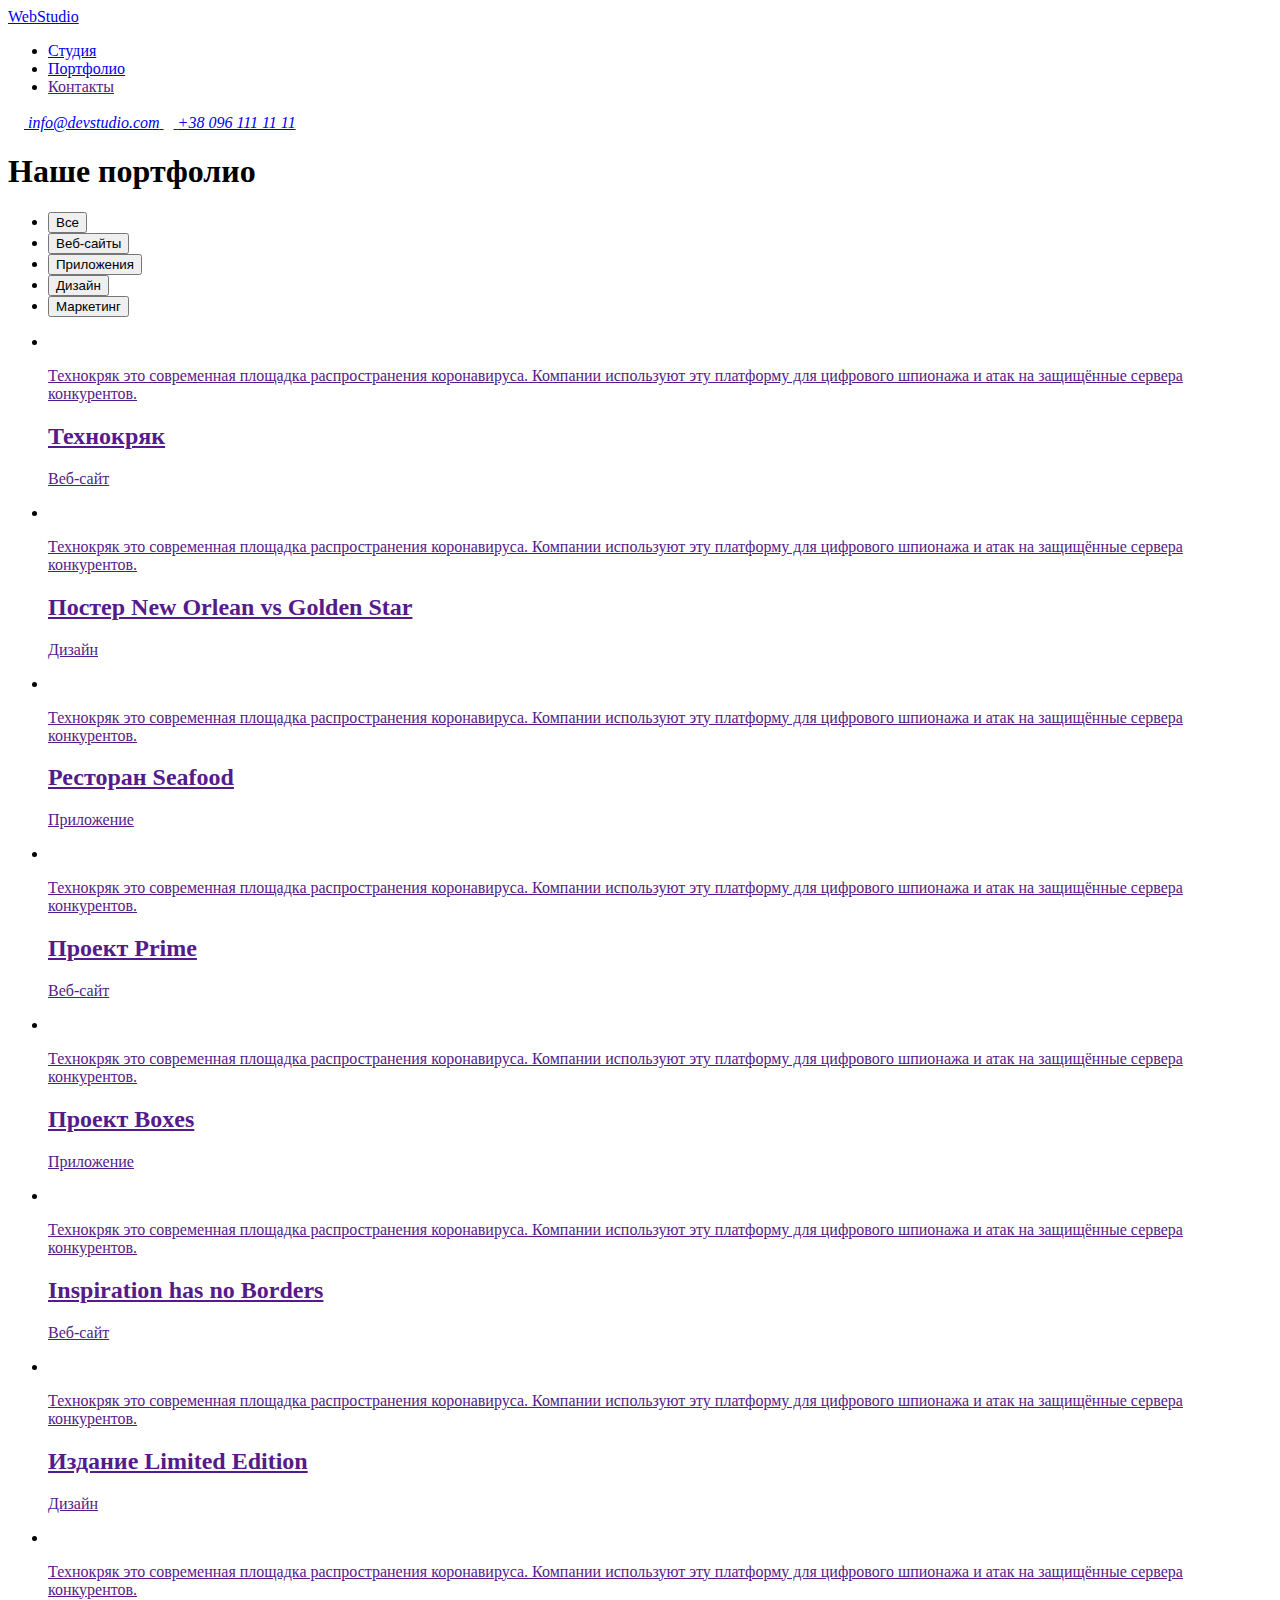
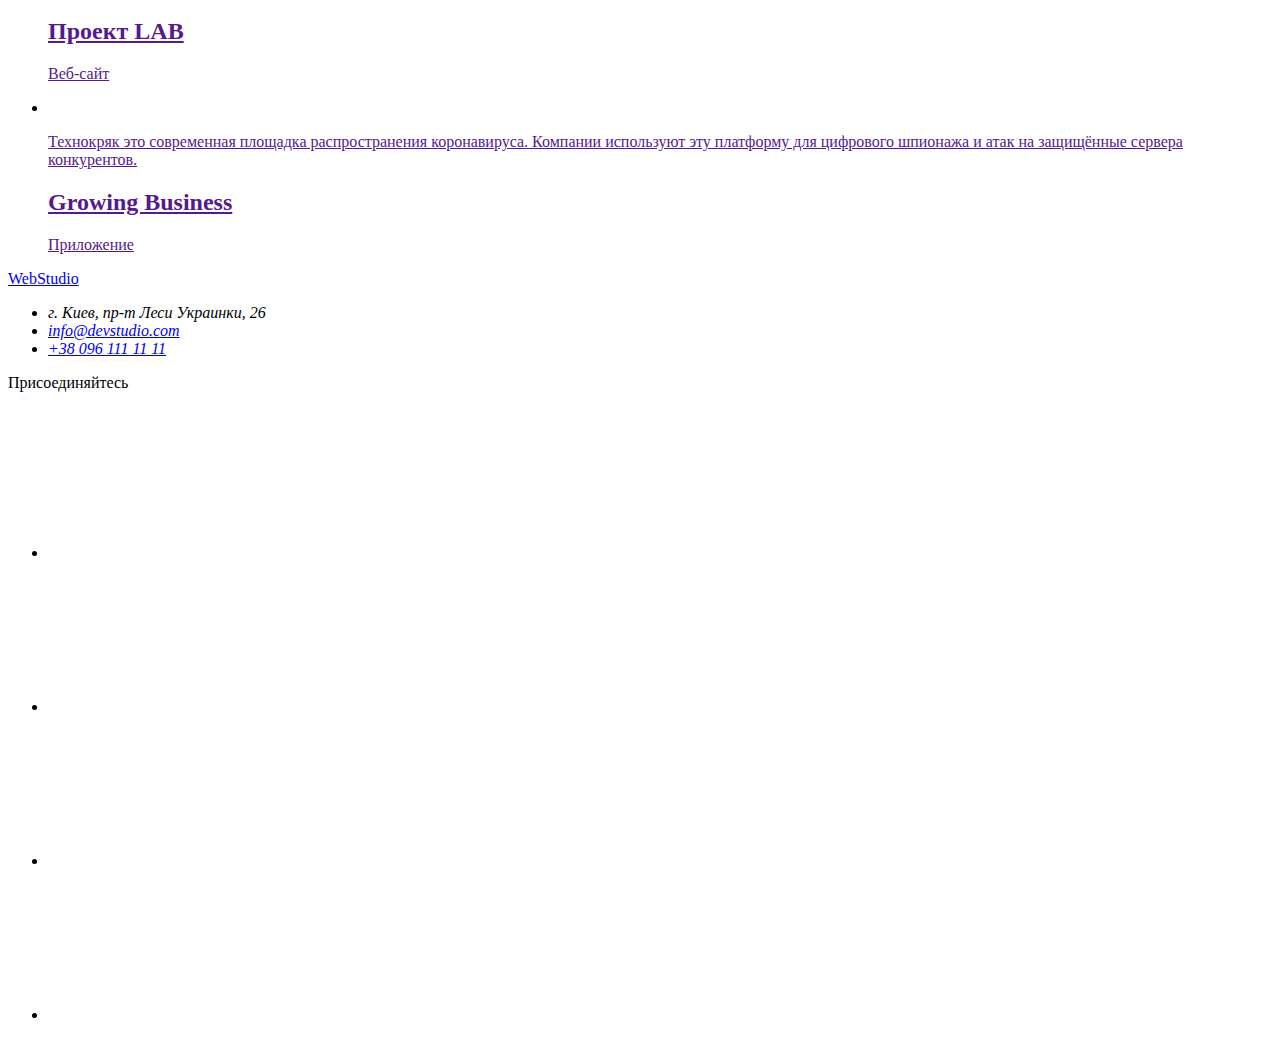
==== portfolio.html @ fb8bb109 "Add files via upload" ====
<!DOCTYPE html>
<html lang="ru">

<head>
    <link rel="stylesheet" href="https://cdnjs.cloudflare.com/ajax/libs/modern-normalize/1.0.0/modern-normalize.min.css"
        integrity="sha512-ISS7cAi1PEhQ8jnbJpJZMd29NlhNj4AWYyLOSp2CE/CsHxTCu+r+t0D2yoJudVrd0/8fTVPUVDzY5Tvli75u/g=="
        crossorigin="anonymous" />
    <link rel="preconnect" href="https://fonts.gstatic.com">
    <link
        href="https://fonts.googleapis.com/css2?family=Raleway:wght@700&family=Roboto:wght@400;500;700;900&display=swap"
        rel="stylesheet">
    <meta charset="UTF-8">
    <meta name="viewport" content="width=device-width, initial-scale=1.0">
    <title>Портфолио</title>
    <link rel="stylesheet" href="./css/styles.css">
</head>

<body>
    <header class="header">
        <div class="container main-nav">
            <nav class="menu-global">
                <a href="/" class="logo"><span class="logo-begin">Web</span><span class="logo-end">Studio</span></a>
                <ul class="menu-main">
                    <li class="item"><a href="index.html" class="menu-link">Студия</a></li>
                    <li class="item"><a href="portfolio.html" class="menu-link current">Портфолио</a></li>
                    <li class="item"><a href="" class="menu-link">Контакты</a></li>
                </ul>
            </nav>
            <address class="menu-contact">
                    <a href="mailto:info@devstudio.com" class="contact-header item">
                        <svg class="header-svg" width="16px" height="12px">
                            <use href="./images/sprite.svg#icon-envelope"></use>
                        </svg>
                        <span>info@devstudio.com</span>
                    </a>
                    <a href="tel:+380961111111" class="contact-header item">
                        <svg class="header-svg" width="10px" height="16px">
                            <use href="./images/sprite.svg#icon-tel"></use>
                        </svg>
                        <span>+38 096 111 11 11</span>
                    </a>
            </address>
        </div>
    </header>
    <main>
        <section class="works">
            <div class="container">
                <h1 class="visually-hidden"> Наше портфолио</h1>
                <ul class="button-block">
                    <li class="item"><button type="button" class="type">Все</button></li>
                    <li class="item"><button type="button" class="type">Веб-сайты</button></li>
                    <li class="item"><button type="button" class="type">Приложения</button></li>
                    <li class="item"><button type="button" class="type">Дизайн</button></li>
                    <li class="item"><button type="button" class="type">Маркетинг</button></li>
                </ul>
                <ul class="works-examples">
                    <li class="item">
                        <a href="">
                            <div class="over-describe">
                                <img src="./images/portfolio1.jpg" alt="" width="368">
                                <p class="overlay">Технокряк это современная площадка распространения коронавируса. Компании используют эту платформу для цифрового
                                шпионажа и атак на защищённые сервера конкурентов.</p>
                            </div>
                            <div class="works-describe">
                                <h2 class="works-title">Технокряк</h2>
                                <p class="works-type">Веб-сайт</p>
                            </div>
                        </a>
                    </li>
                    <li class="item">
                        <a href="">
                            <div class="over-describe">
                                <img src="./images/portfolio2.jpg" alt="" width="368">
                                <p class="overlay">Технокряк это современная площадка распространения коронавируса. Компании используют эту
                                    платформу для цифрового
                                    шпионажа и атак на защищённые сервера конкурентов.</p>
                            </div>
                            <div class="works-describe">
                                <h2 class="works-title">Постер New Orlean vs Golden Star</h2>
                                <p class="works-type"> Дизайн</p>
                            </div>
                        </a>
                    </li>
                    <li class="item">
                        <a href="">
                            <div class="over-describe">
                                <img src="./images/portfolio3.jpg" alt="" width="368">
                                <p class="overlay">Технокряк это современная площадка распространения коронавируса. Компании используют эту
                                    платформу для цифрового
                                    шпионажа и атак на защищённые сервера конкурентов.</p>
                            </div>
                            <div class="works-describe">
                                <h2 class="works-title">Ресторан Seafood</h2>
                                <p class="works-type">Приложение</p>
                            </div>
                        </a>
                    </li>
                    <li class="item">
                        <a href="">
                            <div class="over-describe">
                                <img src="./images/portfolio4.jpg" alt="" width="368">
                                <p class="overlay">Технокряк это современная площадка распространения коронавируса. Компании используют эту платформу для цифрового
                                шпионажа и атак на защищённые сервера конкурентов.</p>
                            </div>
                            <div class="works-describe">
                                <h2 class="works-title">Проект Prime</h2>
                                <p class="works-type">Веб-сайт</p>
                            </div>
                        </a>
                    </li>
                    <li class="item">
                        <a href="">
                            <div class="over-describe">
                                <img src="./images/portfolio5.jpg" alt="" width="368">
                                <p class="overlay">Технокряк это современная площадка распространения коронавируса. Компании используют эту
                                    платформу для цифрового
                                    шпионажа и атак на защищённые сервера конкурентов.</p>
                            </div>
                            <div class="works-describe">
                                <h2 class="works-title">Проект Boxes</h2>
                                <p class="works-type">Приложение</p>
                            </div>
                        </a>
                    </li>
                    <li class="item">
                        <a href="">
                            <div class="over-describe">
                                <img src="./images/portfolio6.jpg" alt="" width="368">
                                <p class="overlay">Технокряк это современная площадка распространения коронавируса. Компании используют эту
                                    платформу для цифрового
                                    шпионажа и атак на защищённые сервера конкурентов.</p>
                            </div>
                            <div class="works-describe">
                                <h2 class="works-title">Inspiration has no Borders</h2>
                                <p class="works-type">Веб-сайт</p>
                            </div>
                        </a>
                    </li>
                    <li class="item">
                        <a href="">
                            <div class="over-describe">
                                <img src="./images/portfolio7.jpg" alt="" width="368">
                                <p class="overlay">Технокряк это современная площадка распространения коронавируса. Компании используют эту
                                    платформу для цифрового
                                    шпионажа и атак на защищённые сервера конкурентов.</p>
                            </div>
                            <div class="works-describe">
                                <h2 class="works-title">Издание Limited Edition</h2>
                                <p class="works-type">Дизайн</p>
                            </div>
                        </a>
                    </li>
                    <li class="item">
                        <a href="">
                            <div class="over-describe">
                                <img src="./images/portfolio8.jpg" alt="" width="368">
                                <p class="overlay">Технокряк это современная площадка распространения коронавируса. Компании используют эту
                                    платформу для цифрового
                                    шпионажа и атак на защищённые сервера конкурентов.</p>
                            </div>
                            <div class="works-describe">
                                <h2 class="works-title">Проект LAB</h2>
                                <p class="works-type">Веб-сайт</p>
                            </div>
                        </a>
                    </li>
                    <li class="item">
                        <a href="">
                            <div class="over-describe">
                                <img src="./images/portfolio9.jpg" alt="" width="368">
                                <p class="overlay">Технокряк это современная площадка распространения коронавируса. Компании используют эту
                                    платформу для цифрового
                                    шпионажа и атак на защищённые сервера конкурентов.</p>
                            </div>
                            <div class="works-describe">
                                <h2 class="works-title">Growing Business</h2>
                                <p class="works-type">Приложение</p>
                            </div>
                        </a>
                    </li>
                </ul>
            </div>
        </section>
    </main>
    <footer class="footer">
        <div class="container">
            <div class="footer-main">
                <div>
                    <a href="/" class="footer-logo"><span class="logo-begin">Web</span><span
                            class="logo-whiteend">Studio</span></a>
                    <address>
                        <ul class="footer-list">
                            <li class="adress">г. Киев, пр-т Леси Украинки, 26</li>
                            <li><a href="mailto:info@devstudio.com" class="footer-contacts">info@devstudio.com</a></li>
                            <li><a href="tel:+380961111111" class="footer-contacts">+38 096 111 11 11</a></li>
                        </ul>
                    </address>
    
                </div>
                <div class="footer-social">
                    <p>Присоединяйтесь</p>
                    <ul class="footer-icons">
                        <li>
                            <a href="https://instagram.com" class="footer-social-link">
                                <svg class="footer-svg">
                                    <use href="./images/sprite.svg#icon-instagram">
                                    </use>
                                </svg>
                            </a>
                        </li>
                        <li>
                            <a href="https://twitter.com" class="footer-social-link">
                                <svg class="footer-svg">
                                    <use href="./images/sprite.svg#icon-twitter">
                                    </use>
                                </svg>
                            </a>
                        </li>
                        <li>
                            <a href="https://facebook.com" class="footer-social-link">
                                <svg class="footer-svg">
                                    <use href="./images/sprite.svg#icon-facebook"></use>
                                </svg>
                            </a>
                        </li>
                        <li>
                            <a href="https://linkedin.com" class="footer-social-link">
                                <svg class="footer-svg">
                                    <use href="./images/sprite.svg#icon-linkedin"></use>
                                </svg>
                            </a>
                        </li>
                    </ul>
                </div>
            </div>
        </div>
    </footer>
</body>

</html>
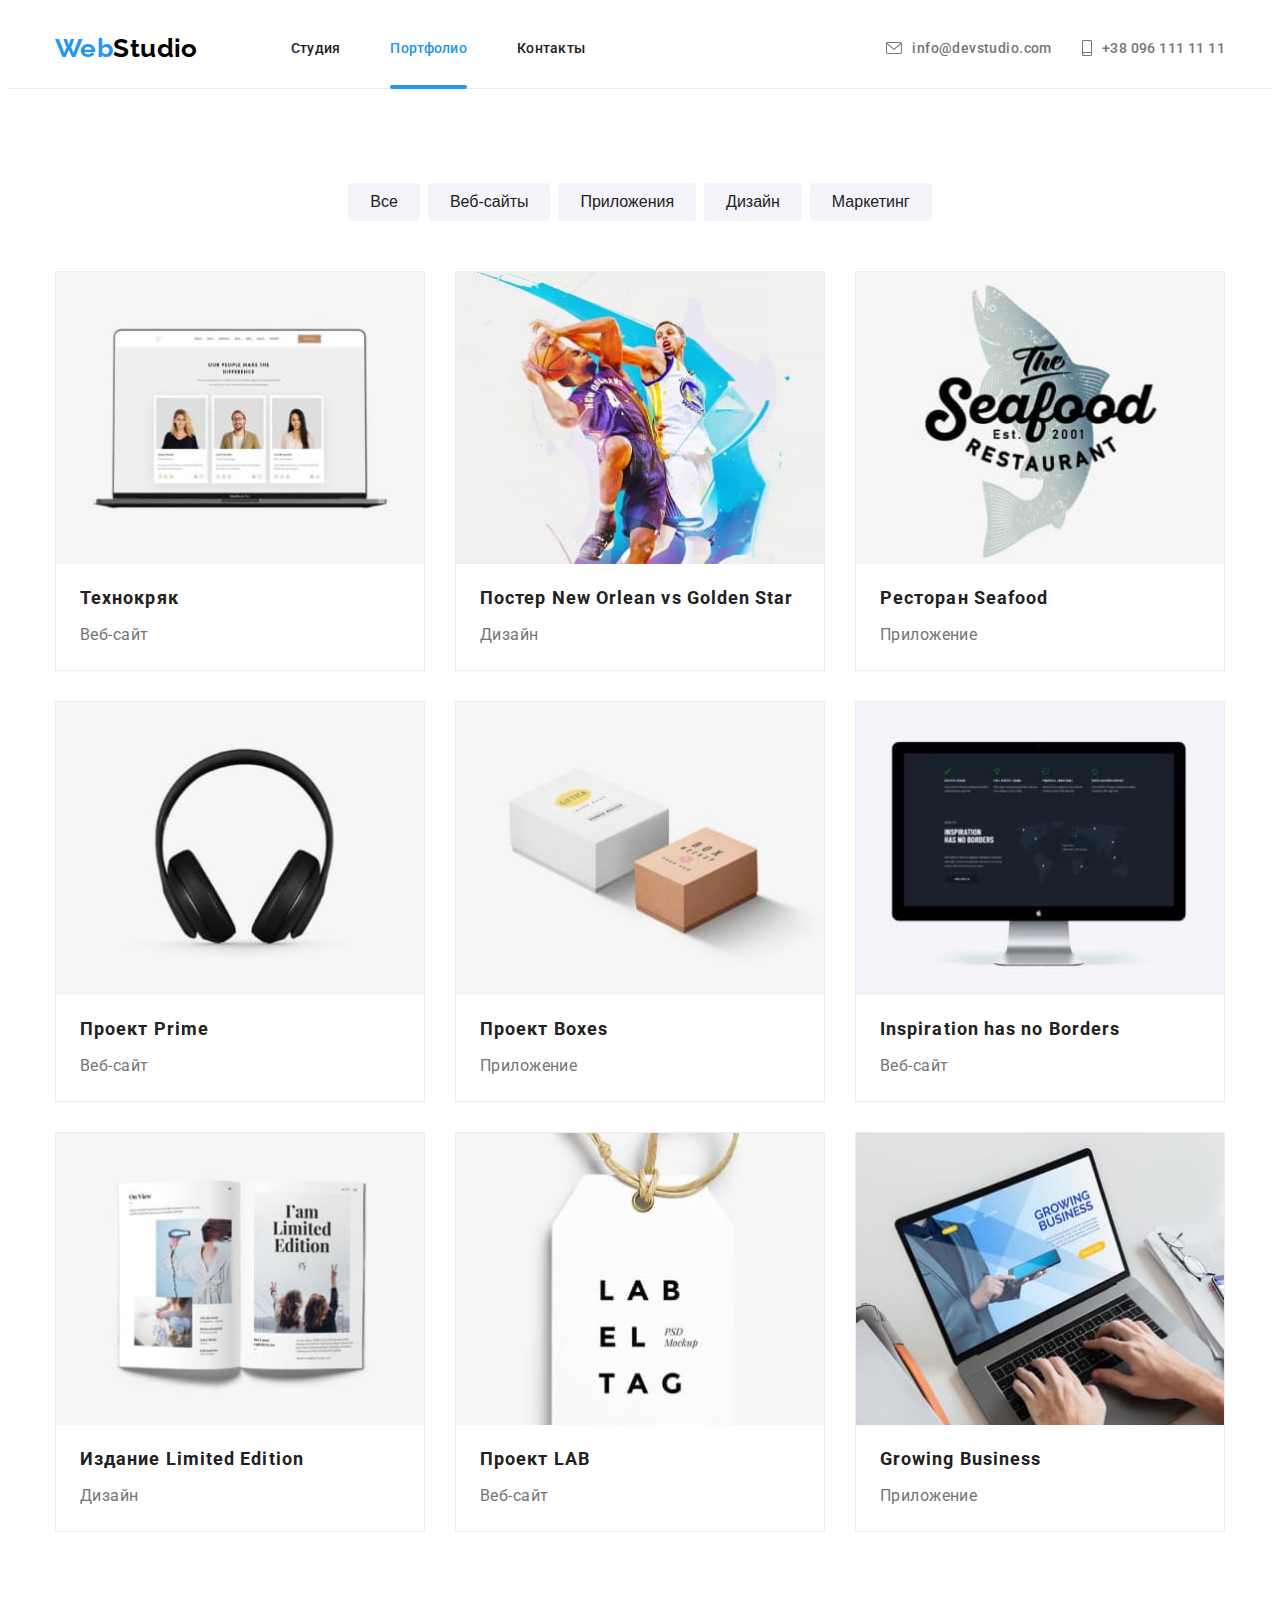
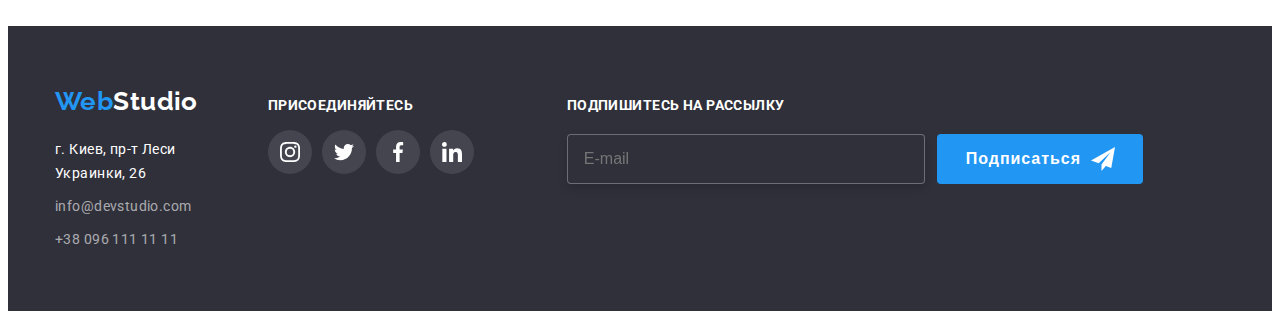
==== commit f55684d8: "Закончил ДЗ-6" ====
--- a/portfolio.html
+++ b/portfolio.html
@@ -27,18 +27,18 @@
                 </ul>
             </nav>
             <address class="menu-contact">
-                    <a href="mailto:info@devstudio.com" class="contact-header item">
-                        <svg class="header-svg" width="16px" height="12px">
-                            <use href="./images/sprite.svg#icon-envelope"></use>
-                        </svg>
-                        <span>info@devstudio.com</span>
-                    </a>
-                    <a href="tel:+380961111111" class="contact-header item">
-                        <svg class="header-svg" width="10px" height="16px">
-                            <use href="./images/sprite.svg#icon-tel"></use>
-                        </svg>
-                        <span>+38 096 111 11 11</span>
-                    </a>
+                <a href="mailto:info@devstudio.com" class="contact-header item">
+                    <svg class="header-svg" width="16px" height="12px">
+                        <use href="./images/sprite.svg#icon-envelope"></use>
+                    </svg>
+                    <span>info@devstudio.com</span>
+                </a>
+                <a href="tel:+380961111111" class="contact-header item">
+                    <svg class="header-svg" width="10px" height="16px">
+                        <use href="./images/sprite.svg#icon-tel"></use>
+                    </svg>
+                    <span>+38 096 111 11 11</span>
+                </a>
             </address>
         </div>
     </header>
@@ -58,8 +58,9 @@
                         <a href="">
                             <div class="over-describe">
                                 <img src="./images/portfolio1.jpg" alt="" width="368">
-                                <p class="overlay">Технокряк это современная площадка распространения коронавируса. Компании используют эту платформу для цифрового
-                                шпионажа и атак на защищённые сервера конкурентов.</p>
+                                <p class="overlay">Технокряк это современная площадка распространения коронавируса.
+                                    Компании используют эту платформу для цифрового
+                                    шпионажа и атак на защищённые сервера конкурентов.</p>
                             </div>
                             <div class="works-describe">
                                 <h2 class="works-title">Технокряк</h2>
@@ -71,7 +72,8 @@
                         <a href="">
                             <div class="over-describe">
                                 <img src="./images/portfolio2.jpg" alt="" width="368">
-                                <p class="overlay">Технокряк это современная площадка распространения коронавируса. Компании используют эту
+                                <p class="overlay">Технокряк это современная площадка распространения коронавируса.
+                                    Компании используют эту
                                     платформу для цифрового
                                     шпионажа и атак на защищённые сервера конкурентов.</p>
                             </div>
@@ -85,7 +87,8 @@
                         <a href="">
                             <div class="over-describe">
                                 <img src="./images/portfolio3.jpg" alt="" width="368">
-                                <p class="overlay">Технокряк это современная площадка распространения коронавируса. Компании используют эту
+                                <p class="overlay">Технокряк это современная площадка распространения коронавируса.
+                                    Компании используют эту
                                     платформу для цифрового
                                     шпионажа и атак на защищённые сервера конкурентов.</p>
                             </div>
@@ -99,8 +102,9 @@
                         <a href="">
                             <div class="over-describe">
                                 <img src="./images/portfolio4.jpg" alt="" width="368">
-                                <p class="overlay">Технокряк это современная площадка распространения коронавируса. Компании используют эту платформу для цифрового
-                                шпионажа и атак на защищённые сервера конкурентов.</p>
+                                <p class="overlay">Технокряк это современная площадка распространения коронавируса.
+                                    Компании используют эту платформу для цифрового
+                                    шпионажа и атак на защищённые сервера конкурентов.</p>
                             </div>
                             <div class="works-describe">
                                 <h2 class="works-title">Проект Prime</h2>
@@ -112,7 +116,8 @@
                         <a href="">
                             <div class="over-describe">
                                 <img src="./images/portfolio5.jpg" alt="" width="368">
-                                <p class="overlay">Технокряк это современная площадка распространения коронавируса. Компании используют эту
+                                <p class="overlay">Технокряк это современная площадка распространения коронавируса.
+                                    Компании используют эту
                                     платформу для цифрового
                                     шпионажа и атак на защищённые сервера конкурентов.</p>
                             </div>
@@ -126,7 +131,8 @@
                         <a href="">
                             <div class="over-describe">
                                 <img src="./images/portfolio6.jpg" alt="" width="368">
-                                <p class="overlay">Технокряк это современная площадка распространения коронавируса. Компании используют эту
+                                <p class="overlay">Технокряк это современная площадка распространения коронавируса.
+                                    Компании используют эту
                                     платформу для цифрового
                                     шпионажа и атак на защищённые сервера конкурентов.</p>
                             </div>
@@ -140,7 +146,8 @@
                         <a href="">
                             <div class="over-describe">
                                 <img src="./images/portfolio7.jpg" alt="" width="368">
-                                <p class="overlay">Технокряк это современная площадка распространения коронавируса. Компании используют эту
+                                <p class="overlay">Технокряк это современная площадка распространения коронавируса.
+                                    Компании используют эту
                                     платформу для цифрового
                                     шпионажа и атак на защищённые сервера конкурентов.</p>
                             </div>
@@ -154,7 +161,8 @@
                         <a href="">
                             <div class="over-describe">
                                 <img src="./images/portfolio8.jpg" alt="" width="368">
-                                <p class="overlay">Технокряк это современная площадка распространения коронавируса. Компании используют эту
+                                <p class="overlay">Технокряк это современная площадка распространения коронавируса.
+                                    Компании используют эту
                                     платформу для цифрового
                                     шпионажа и атак на защищённые сервера конкурентов.</p>
                             </div>
@@ -168,7 +176,8 @@
                         <a href="">
                             <div class="over-describe">
                                 <img src="./images/portfolio9.jpg" alt="" width="368">
-                                <p class="overlay">Технокряк это современная площадка распространения коронавируса. Компании используют эту
+                                <p class="overlay">Технокряк это современная площадка распространения коронавируса.
+                                    Компании используют эту
                                     платформу для цифрового
                                     шпионажа и атак на защищённые сервера конкурентов.</p>
                             </div>
@@ -186,7 +195,7 @@
         <div class="container">
             <div class="footer-main">
                 <div>
-                    <a href="/" class="footer-logo"><span class="logo-begin">Web</span><span
+                    <a href="index.html" class="footer-logo"><span class="logo-begin">Web</span><span
                             class="logo-whiteend">Studio</span></a>
                     <address>
                         <ul class="footer-list">
@@ -195,7 +204,7 @@
                             <li><a href="tel:+380961111111" class="footer-contacts">+38 096 111 11 11</a></li>
                         </ul>
                     </address>
-    
+
                 </div>
                 <div class="footer-social">
                     <p>Присоединяйтесь</p>
@@ -231,6 +240,17 @@
                             </a>
                         </li>
                     </ul>
+                </div>
+                <div class="footer-form">
+                    <p class="footer-form-title">Подпишитесь на рассылку</p>
+                    <form class="footer-block">
+                        <label>
+                            <input class="footer-form-email" type="email" name="mail" placeholder="E-mail">
+                        </label>
+                        <button type="submit">Подписаться<svg class="footer-icon-send" width="24" height="24">
+                                <use href="./images/sprite.svg#icon-send"></use>
+                            </svg></button>
+                    </form>
                 </div>
             </div>
         </div>
--- a/css/styles.css
+++ b/css/styles.css
@@ -0,0 +1,899 @@
+/* цвет основного текста  #757575; */
+/* цвет заголовков  #212121; */
+/* акцент    #2196F3 */
+/* белый #ffffff */
+/* темный фон #2F303A */
+/* вторичный серый цвет фона #F5F4FA */
+/* black #000000; */
+html {
+  box-sizing: border-box;
+}
+
+*,
+*::before,
+*::after {
+  box-sizing: border-box;
+}
+
+:root {
+  --primary-text-color: #757575;
+  --title-text-color: #212121;
+  --accent-color: #2196f3;
+  --background-color: #ffffff;
+  --secondary-background-color: #f5f4fa;
+  --secondary-accent-color: #afb1b8;
+}
+
+ul {
+  list-style: none;
+  margin: 0;
+  padding: 0;
+}
+
+p,
+h1,
+h2,
+h3 {
+  margin: 0;
+}
+
+body {
+  background-color: var(--background-color);
+  color: var(--primary-text-color);
+  font-family: 'Roboto', sans-serif;
+  font-size: 14px;
+  letter-spacing: 0.03em;
+  font-weight: 400;
+}
+
+a {
+  text-decoration: none;
+  color: inherit;
+  font-style: normal;
+}
+
+.container {
+  width: 1200px;
+  padding-left: 15px;
+  padding-right: 15px;
+  margin: 0 auto;
+}
+
+/*header*/
+.header {
+  border-bottom: 1px solid #ececec;
+}
+
+.main-nav {
+  display: flex;
+  align-items: center;
+}
+
+.menu-global {
+  display: flex;
+  align-items: center;
+}
+
+.logo {
+  font-family: 'Raleway', sans-serif;
+  font-style: normal;
+  font-weight: bold;
+  font-size: 26px;
+  line-height: 1.19;
+  display: block;
+}
+
+.logo-begin {
+  color: var(--accent-color);
+}
+
+.logo-end {
+  color: #000000;
+}
+
+.menu-main {
+  display: flex;
+  margin: 0 0 0 93px;
+}
+
+.menu-contact {
+  display: flex;
+  align-items: center;
+  height: 16px;
+  margin-left: auto;
+  font-weight: 500;
+}
+
+.contact-header {
+  display: inline-flex;
+  align-items: center;
+  height: 100%;
+  padding-top: 32px;
+  padding-bottom: 32px;
+  transition: color 250ms cubic-bezier(0.4, 0, 0.2, 1);
+}
+
+.contact-header:focus,
+.contact-header:hover {
+  color: var(--accent-color);
+}
+
+.header-svg {
+  display: inline-flex;
+  fill: currentColor;
+  margin-right: 10px;
+}
+
+.menu-main .item + .item {
+  margin-left: 50px;
+}
+
+.menu-link {
+  display: block;
+  position: relative;
+  color: var(--title-text-color);
+  font-weight: 500;
+  line-height: 16px;
+  letter-spacing: 0.02em;
+  list-style-type: none;
+  padding-top: 32px;
+  padding-bottom: 32px;
+  transition: color 250ms cubic-bezier(0.4, 0, 0.2, 1);
+}
+
+.menu-link:hover,
+.menu-link:focus {
+  color: var(--accent-color);
+}
+
+.current {
+  color: var(--accent-color);
+}
+
+.current::before {
+  position: absolute;
+  content: '';
+  width: 100%;
+  height: 4px;
+  background-color: var(--accent-color);
+  border-radius: 2px;
+  bottom: -1px;
+}
+/*
+.menu-link::before {
+  position: absolute;
+  content: '';
+  width: 100%;
+  height: 4px;
+  background-color: var(--accent-color);
+  border-radius: 2px;
+  bottom: -1px;
+  opacity: 0;
+  transition: opacity 250ms cubic-bezier(0.4, 0, 0.2, 1);
+}
+
+.menu-link:hover::before,
+.menu-link:focus::before {
+  opacity: 1;
+}
+*/
+.menu-contact .item:not(:last-child) {
+  margin-right: 30px;
+}
+
+/*hero*/
+.hero {
+  background-image: linear-gradient(
+      rgba(47, 48, 58, 0.4),
+      rgba(47, 48, 58, 0.4)
+    ),
+    url(.././images/Img-bg.jpg);
+  background-repeat: no-repeat;
+  background-position: center;
+  padding-top: 200px;
+  height: 600px;
+  text-align: center;
+}
+
+.hero-title {
+  display: block;
+  margin: 0 auto 30px;
+  color: #ffffff;
+  font-weight: 900;
+  font-size: 44px;
+  line-height: 1.36;
+  letter-spacing: 0.06em;
+  text-transform: uppercase;
+}
+
+.hero-button {
+  background-color: var(--accent-color);
+  padding: 10px 32px;
+  margin: 0 auto;
+  border-radius: 4px;
+  min-width: 200px;
+  border: transparent;
+  color: #ffffff;
+  font-weight: 700;
+  font-size: 16px;
+  line-height: 1.875;
+  display: flex;
+  align-items: center;
+  text-align: center;
+  letter-spacing: 0.06em;
+  cursor: pointer;
+}
+
+/*feature*/
+.feature-section {
+  padding-top: 94px;
+}
+
+.invisible {
+  display: none;
+}
+
+.feature {
+  display: flex;
+  justify-content: space-between;
+}
+
+.feature .item {
+  display: block;
+  width: 270px;
+}
+
+.block {
+  display: flex;
+  justify-content: center;
+  align-items: center;
+  height: 120px;
+  margin-bottom: 30px;
+  background-color: var(--secondary-background-color);
+}
+
+.block-svg {
+  width: 70px;
+  height: 70px;
+}
+
+.feature .title {
+  color: var(--title-text-color);
+  font-style: normal;
+  font-weight: bold;
+  line-height: 1.17;
+  text-transform: uppercase;
+  list-style-type: none;
+  margin: 0 0 10px 0;
+}
+
+.feature-text {
+  line-height: 1.93;
+}
+/*about*/
+.about {
+  padding: 94px 0 94px;
+  text-align: center;
+}
+
+.about-list {
+  display: flex;
+  justify-content: space-between;
+}
+
+.about .title {
+  color: var(--title-text-color);
+  font-weight: 700;
+  font-size: 36px;
+  line-height: 1.17;
+  margin: 0 auto 50px;
+}
+
+.about-img {
+  position: relative;
+}
+
+.about-img > img {
+  display: block;
+}
+
+.about-title {
+  position: absolute;
+  /*left: 0;*/
+  bottom: 0;
+  display: block;
+  background-color: rgba(47, 48, 58, 0.404);
+  color: #fff;
+  font-weight: 700;
+  line-height: 1.142;
+  text-align: center;
+  letter-spacing: 0.03em;
+  text-transform: uppercase;
+  padding: 27px 0 27px;
+  width: 100%;
+}
+
+/*crew*/
+.crew {
+  background-color: var(--secondary-background-color);
+  padding: 94px 0 94px 0;
+}
+
+.crew .title-main {
+  color: var(--title-text-color);
+  font-weight: 700;
+  font-size: 36px;
+  line-height: 1.17;
+  text-align: center;
+  margin: 0 auto;
+}
+
+.crew-list {
+  display: flex;
+  justify-content: space-between;
+  margin-top: 50px;
+  margin-bottom: 0;
+}
+
+.crew .item {
+  background-color: var(--background-color);
+  padding-bottom: 30px;
+  border-radius: 0 0 4px 4px;
+  box-shadow: 0px 4px 4px rgba(0, 0, 0, 0.25);
+}
+
+.crew .title {
+  color: var(--title-text-color);
+  font-weight: 500;
+  font-size: 16px;
+  line-height: 1.117;
+  text-align: center;
+  margin-top: 30px;
+  margin-bottom: 0;
+}
+
+.crew-prof {
+  font-size: 16px;
+  line-height: 19px;
+  text-align: center;
+  margin-top: 10px;
+}
+
+.crew-icons {
+  display: flex;
+  justify-content: space-between;
+  width: 206px;
+  height: 44px;
+  margin: 16px auto 0;
+}
+
+.crew-svg {
+  width: 20px;
+  height: 20px;
+  fill: currentColor;
+}
+
+.crew-link {
+  display: inline-flex;
+  justify-content: center;
+  align-items: center;
+  width: 44px;
+  height: 44px;
+  color: var(--secondary-accent-color);
+  border-radius: 50%;
+  transition-property: background-color, color;
+  transition-duration: 250ms;
+  transition-timing-function: cubic-bezier(0.4, 0, 0.2, 1);
+}
+
+.crew-link:hover,
+.crew-link:focus {
+  color: #fff;
+  background-color: var(--accent-color);
+}
+
+/*Clients*/
+.clients {
+  padding: 94px 0 94px 0;
+}
+.clients .title {
+  color: var(--title-text-color);
+  font-weight: 700;
+  font-size: 36px;
+  line-height: 1.17;
+  text-align: center;
+  margin: 0 auto 50px;
+}
+
+.clients-list {
+  display: flex;
+  justify-content: space-between;
+}
+
+.item-client {
+  display: flex;
+  align-items: center;
+  justify-content: center;
+  width: 170px;
+  height: 90px;
+  color: var(--secondary-accent-color);
+  border: 1px solid var(--secondary-accent-color);
+  border-radius: 4px;
+  transition-property: color, border-color;
+  transition-duration: 250ms;
+  transition-timing-function: cubic-bezier(0.4, 0, 0.2, 1);
+}
+
+.logo-svg {
+  fill: currentColor;
+}
+
+.item-client:hover,
+.item-client:focus {
+  color: var(--accent-color);
+  border-color: var(--accent-color);
+}
+
+/*footer*/
+.footer {
+  background-color: #2f303a;
+  padding: 60px 0 60px 0;
+}
+
+.logo-whiteend {
+  color: #ffffff;
+}
+
+.adress {
+  color: #ffffff;
+  font-style: normal;
+  line-height: 24px;
+  list-style-type: none;
+}
+
+.footer-contacts {
+  color: rgba(255, 255, 255, 0.6);
+  font-style: normal;
+  line-height: 24px;
+}
+
+.footer-main {
+  display: flex;
+}
+
+.footer-logo {
+  font-family: 'Raleway', sans-serif;
+  font-style: normal;
+  font-weight: bold;
+  font-size: 26px;
+  line-height: 1.19;
+  display: block;
+  margin-bottom: 20px;
+}
+
+.footer-list {
+  list-style-type: none;
+  margin: 0;
+  padding: 0;
+}
+
+.footer-list > li:not(:first-child) {
+  margin-top: 9px;
+}
+
+.visually-hidden {
+  position: absolute;
+  clip: rect(0 0 0 0);
+  width: 1px;
+  height: 1px;
+  margin: -1px;
+}
+
+.footer-social {
+  color: var(--background-color);
+  margin-top: 12px;
+  margin-left: 70px;
+  font-weight: 700;
+  line-height: 1.14;
+  text-transform: uppercase;
+}
+
+.footer-icons {
+  display: flex;
+  justify-content: space-between;
+  width: 206px;
+  height: 44px;
+  margin: 16px auto 0;
+}
+
+.footer-svg {
+  width: 20px;
+  height: 20px;
+  fill: currentColor;
+}
+
+.footer-social-link {
+  display: inline-flex;
+  justify-content: center;
+  align-items: center;
+  width: 44px;
+  height: 44px;
+  color: var(--background-color);
+  background-color: rgba(255, 255, 255, 0.1);
+  border-radius: 50%;
+  transition-property: color, background-color;
+  transition-duration: 250ms;
+  transition-timing-function: cubic-bezier(0.4, 0, 0.2, 1);
+}
+
+.footer-social-link:hover,
+.footer-social-link:focus {
+  color: #fff;
+  background-color: var(--accent-color);
+}
+
+.footer-form {
+  margin-top: 12px;
+  margin-left: 93px;
+  display: inline-block;
+  width: 100%;
+}
+
+.footer-form-title {
+  color: var(--background-color);
+  font-weight: 700;
+  line-height: 1.14;
+  text-transform: uppercase;
+  margin-bottom: 20px;
+}
+
+.footer-block {
+  display: flex;
+  align-items: center;
+}
+.footer-form-email {
+  border: 1px solid rgba(255, 255, 255, 0.3);
+  box-sizing: border-box;
+  filter: drop-shadow(0px 4px 4px rgba(0, 0, 0, 0.15));
+  border-radius: 4px;
+  background-color: #2f303a;
+  font-size: 16px;
+  line-height: 1, 25;
+  color: rgba(255, 255, 255, 0.6);
+  padding: 15px 16px;
+  width: 358px;
+  margin-right: 12px;
+}
+
+.footer button {
+  display: flex;
+  align-items: center;
+  background-color: var(--accent-color);
+  color: #fff;
+  font-weight: 700;
+  font-size: 16px;
+  line-height: 1.875;
+  letter-spacing: 0.06em;
+  padding: 10px 28px 10px 29px;
+  border-width: 0;
+  border-radius: 4px;
+  cursor: pointer;
+  /*outline: none;*/
+}
+.footer-icon-send {
+  margin-left: 10px;
+}
+/*portfolio*/
+
+.header-portfolio {
+  border-bottom: 1px solid #ececec;
+}
+
+.works {
+  padding: 94px 0 94px 0;
+}
+
+.button-block {
+  display: flex;
+  justify-content: center;
+  margin-bottom: 50px;
+}
+
+.button-block .item + .item {
+  margin-left: 8px;
+}
+
+.type {
+  display: block;
+  padding: 6px 22px;
+  border-radius: 4px;
+  font-weight: 500;
+  font-size: 16px;
+  line-height: 1.625;
+  text-align: center;
+  color: var(--title-text-color);
+  background-color: var(--secondary-background-color);
+  border-radius: 4px;
+  border-width: 0px;
+  transition: color 250ms cubic-bezier(0.4, 0, 0.2, 1),
+    background-color 250ms cubic-bezier(0.4, 0, 0.2, 1);
+}
+
+.type:hover,
+.type:focus {
+  color: #ffffff;
+  background-color: var(--accent-color);
+  box-shadow: 0px 3px 1px rgba(0, 0, 0, 0.1), 0px 1px 2px rgba(0, 0, 0, 0.08),
+    0px 2px 2px rgba(0, 0, 0, 0.12);
+  cursor: pointer;
+}
+
+.works-examples {
+  display: flex;
+  flex-wrap: wrap;
+}
+
+.over-describe {
+  position: relative;
+  display: block;
+  overflow: hidden;
+}
+
+.over-describe > img {
+  display: block;
+}
+
+.overlay {
+  position: absolute;
+  height: 292px;
+  padding: 63px 24px;
+  font-size: 18px;
+  line-height: 1.555;
+  color: #fff;
+  transform: translateY(0);
+  background-color: rgba(33, 150, 243, 0.9);
+  transition: transform 250ms cubic-bezier(0.4, 0, 0.2, 1);
+}
+
+.works-examples a {
+  display: block;
+  border: 1px solid #eeeeee;
+}
+
+.works-examples a:focus,
+.works-examples a:hover {
+  box-shadow: 0px 4px 4px rgba(0, 0, 0, 0.25);
+}
+
+.works-examples a:focus .overlay,
+.works-examples a:hover .overlay {
+  transform: translateY(-100%);
+}
+.works-describe {
+  padding: 20px 24px 20px 24px;
+  margin-top: -4px;
+}
+
+.works-title {
+  display: block;
+  color: var(--title-text-color);
+  font-weight: 700;
+  font-size: 18px;
+  line-height: 2;
+  letter-spacing: 0.06em;
+  margin: 0 0 4px 0;
+}
+.works-type {
+  display: block;
+  font-size: 16px;
+  line-height: 1.875;
+}
+
+.works-examples .item:not(:nth-last-child(-n + 3)) {
+  margin-bottom: 30px;
+}
+
+.works-examples .item:not(:nth-child(3n)) {
+  margin-right: 30px;
+}
+
+/*backdrop*/
+
+.backdrop {
+  position: fixed;
+  top: 0;
+  left: 0;
+  width: 100%;
+  height: 100%;
+  background-color: rgba(0, 0, 0, 0.2);
+  opacity: 1;
+  transition: opacity 250ms cubic-bezier(0.4, 0, 0.2, 1);
+}
+
+.modal {
+  position: absolute;
+  top: 50%;
+  left: 50%;
+  width: 528px;
+  height: 581px;
+  background-color: #fff;
+  box-shadow: 0px 1px 3px rgba(0, 0, 0, 0.12), 0px 1px 1px rgba(0, 0, 0, 0.14),
+    0px 2px 1px rgba(0, 0, 0, 0.2);
+  border-radius: 4px;
+  transform: translate(-50%, -50%) scale(1);
+  transition: transform 250ms cubic-bezier(0.4, 0, 0.2, 1);
+}
+
+.is-hidden .modal {
+  transform: translate(-50%, -50%) scale(0.5);
+}
+
+.close {
+  padding: 0;
+  display: inline-flex;
+  justify-content: center;
+  align-items: center;
+  width: 30px;
+  height: 30px;
+  border: 1px solid rgba(0, 0, 0, 0.1);
+  border-radius: 50%;
+
+  position: absolute;
+  top: 8px;
+  right: 8px;
+}
+
+.is-hidden {
+  visibility: hidden;
+  opacity: 0;
+  pointer-events: none;
+}
+
+/*form-1*/
+textarea {
+  resize: none;
+  height: 120px;
+}
+
+.form {
+  padding: 40px;
+}
+.form p {
+  color: var(--title-text-color);
+  font-weight: 700;
+  font-size: 20px;
+  line-height: 1.15;
+  text-align: center;
+  letter-spacing: 0.03em;
+  margin: 0 auto 12px;
+}
+
+.form-field {
+  position: relative;
+  display: flex;
+  flex-direction: column;
+  margin-bottom: 10px;
+  font-size: 12px;
+  line-height: 1.17;
+  letter-spacing: 0.01em;
+}
+
+.form-label {
+  margin-bottom: 4px;
+}
+
+.form-input:focus .form-svg {
+  color: var(--accent-color);
+}
+
+.form-input {
+  width: 100%;
+  height: 40px;
+  padding-left: 42px;
+  border: 1px solid rgba(33, 33, 33, 0.2);
+  border-radius: 4px;
+  transition: border-color 250ms cubic-bezier(0.4, 0, 0.2, 1);
+}
+
+.form-input:active,
+.form-input:focus {
+  outline: none;
+  border-color: var(--accent-color);
+}
+
+.form-input::placeholder {
+  font-size: 12px;
+  line-height: 1.17;
+  letter-spacing: 0.01em;
+  color: rgba(117, 117, 117, 0.5);
+}
+
+.form-svg {
+  position: absolute;
+  top: 32px;
+  left: 15px;
+  color: var(--title-text-color);
+  fill: currentColor;
+  transition: color 250ms cubic-bezier(0.4, 0, 0.2, 1);
+}
+input:focus + .form-svg {
+  color: var(--accent-color);
+}
+
+.form-field textarea {
+  resize: none;
+  height: 120px;
+  padding: 12px 16px;
+  margin-bottom: 10px;
+}
+
+.form-agree {
+  display: flex;
+  align-items: center;
+  line-height: 1.71;
+  margin-bottom: 30px;
+  height: 24px;
+}
+
+.form-agree input {
+  margin-right: 7px;
+}
+.form button {
+  background-color: var(--accent-color);
+  color: #fff;
+  font-weight: bold;
+  font-size: 16px;
+  line-height: 1.87;
+  display: flex;
+  align-items: center;
+  text-align: center;
+  letter-spacing: 0.06em;
+  padding: 10px 55px;
+  margin-right: auto;
+  margin-left: auto;
+  box-shadow: 0px 1px 3px rgba(0, 0, 0, 0.12), 0px 1px 1px rgba(0, 0, 0, 0.14),
+    0px 2px 1px rgba(0, 0, 0, 0.2);
+  border-color: transparent;
+  border-radius: 4px;
+  cursor: pointer;
+  /*outline: none;*/
+}
+
+.checkbox-label {
+  display: flex;
+  align-items: center;
+  line-height: 1.71;
+}
+.checkbox {
+  position: absolute;
+  clip: rect(0 0 0 0);
+  width: 1px;
+  height: 1px;
+  margin: -1px;
+}
+
+.checkbox-icon {
+  display: inline-block;
+  width: 16px;
+  height: 15px;
+  border: 2px solid var(--title-text-color);
+  border-radius: 2px;
+  margin-right: 9px;
+}
+
+.checkbox:checked + .checkbox-icon {
+  background-color: var(--accent-color);
+  background-image: url('../images/icon-check.svg');
+  background-size: contain;
+  border: 2px solid var(--accent-color);
+  background-origin: border-box;
+}
+
+.checkbox:focus + .checkbox-icon {
+  border-color: var(--accent-color);
+}
+
+.form-link {
+  color: var(--accent-color);
+  text-decoration-line: underline;
+}
